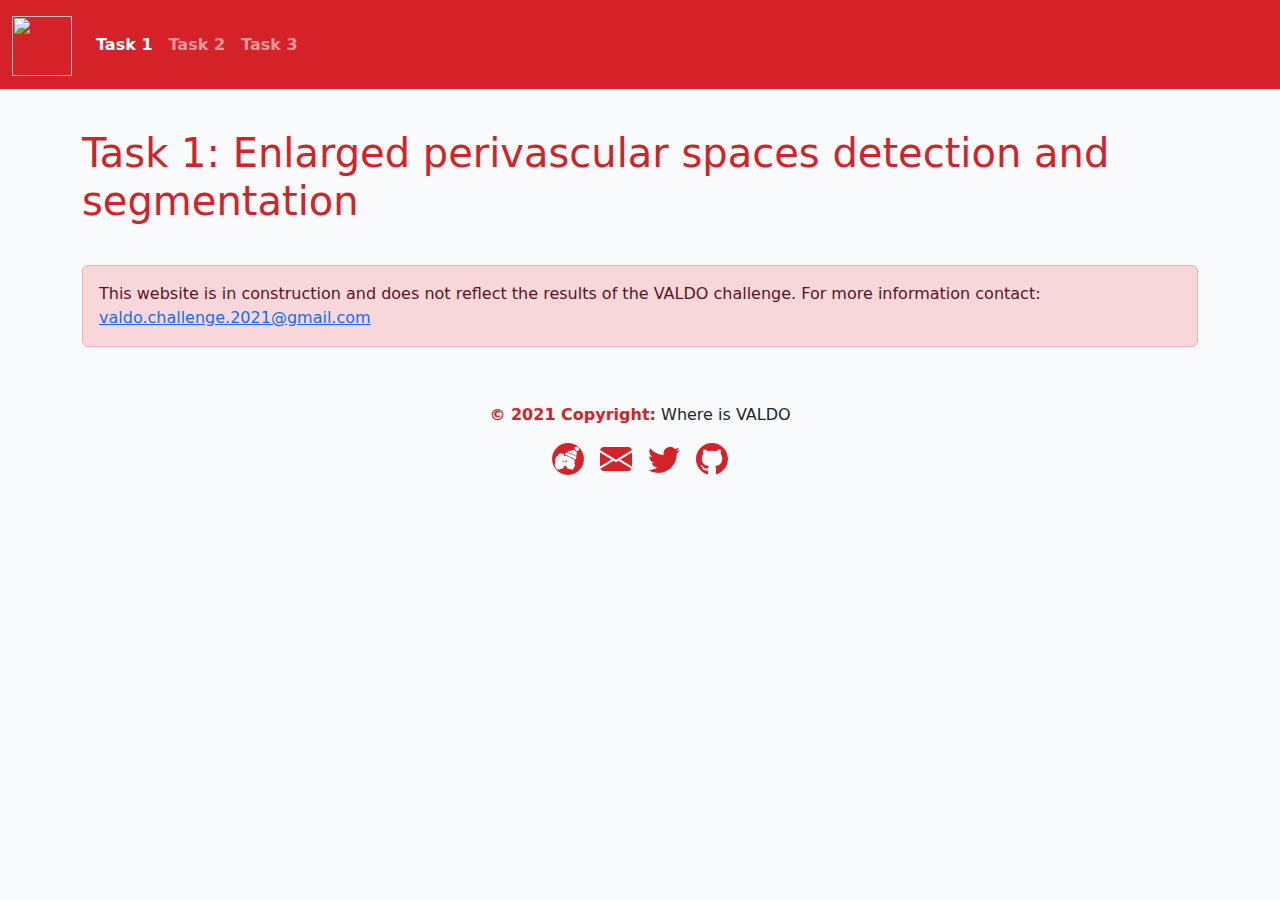
==== index.html @ 1172d179 "Modify footer margin" ====
<!DOCTYPE html>
<html lang="en">
    <head>
	<meta name="viewport" content="width=device-width, initial-scale=1.0">
	<link href="https://unpkg.com/gridjs/dist/theme/mermaid.min.css" rel="stylesheet"/>
	<link href="https://cdn.jsdelivr.net/npm/bootstrap@5.2.0/dist/css/bootstrap.min.css" rel="stylesheet"/>
        <link rel="shortcut icon" href="web/logo.png"/>
<style>
        h1 {
            color: #d52229;
            margin-top: 1em;
            margin-bottom: 1em;
        }
        body {
            background-color: #f9fafb
        }
        footer {
            display: flex;
            flex-direction: column;
            justify-content: center;
        }
        .footer-text {
            display: flex;
            flex-direction: row;
            margin-top: 1em;
            justify-content: center;
        }
        .icon {
            width: 2em;
            margin-left: 0.5em;
            margin-right: 0.5em;
        }

        .valdo:hover {
            color: #a9bcc5;
        }

        .github:hover {
            color: #000000;
        }

        .twitter:hover {
            color: #52a7e8;
        }

        .icon > a {
            color: inherit;
        }

        .mail:hover {
            color: #fca521;
        }
        .footer-icons {
            color: #d52229;
            display: flex;
            margin-top: 1em;
            margin-bottom: 1em;
            flex-direction: row;
            justify-content: center;
        }
        .navbar {
            background-color: #d52229;
        }
        .footer-text > strong {
            color: #d52229;
        }
</style>
    </head>
    <body>
        <nav class="navbar navbar-expand-lg navbar-dark">
            <div class="container-fluid">
                <a class="navbar-brand" href="index.html">
                    <img src="web/logo.png" alt="" width="60" height="60" class="d-inline-block align-text-top">
                </a>
                <button class="navbar-toggler" type="button" data-bs-toggle="collapse" data-bs-target="#navbarText" aria-controls="navbarText" aria-expanded="false" aria-label="Toggle navigation">
                    <span class="navbar-toggler-icon"></span>
                </button>
                <div class="collapse navbar-collapse" id="navbarText">
                    <ul class="navbar-nav me-auto mb-2 mb-lg-0">
                        <li class="nav-item">
                            <a class="nav-link active" href="task_1.html"><strong>Task 1</strong></a>
                        </li>
                        <li class="nav-item">
                            <a class="nav-link inactive" href="task_2.html"><strong>Task 2</strong></a>
                        </li>
                        <li class="nav-item">
                            <a class="nav-link inactive" href="task_3.html"><strong>Task 3</strong></a>
                        </li>
                    </ul>
                </div>
            </div>
        </nav>

        <div class="container">

            <h1>Task 1: Enlarged perivascular spaces detection and segmentation</h1>

            <div class="alert alert-danger" role="alert">
                This website is in construction and does not reflect the results of the VALDO challenge. For more information contact: <a href="mailto:valdo.challenge.2021@gmail.com">valdo.challenge.2021@gmail.com</a>
            </div>

            <div id="task1"></div>

            <script src="https://unpkg.com/gridjs/dist/gridjs.umd.js"></script>
            <script src="https://cdn.jsdelivr.net/npm/bootstrap@5.2.0/dist/js/bootstrap.bundle.min.js"></script>

        </div>
        <br>
        <footer>
            <div class="footer-text">
                <strong>© 2021 Copyright:</strong>&nbsp;Where is VALDO
            </div>
            <div class="footer-icons">
                <div class="icon">
                    <a href="https://valdo.grand-challenge.org/">
                        <svg xmlns="http://www.w3.org/2000/svg" width="100%" height="100%" fill="currentColor" class="bi bi-valdo valdo" viewBox="0 0 60 60">
                            <path d="m 30.000261,0.144715 a 29.855217,29.855217 0 0 0 -29.855542,29.85503 29.855217,29.855217 0 0 0 29.855542,29.85554 29.855217,29.855217 0 0 0 29.85502,-29.85554 29.855217,29.855217 0 0 0 -29.85502,-29.85503 z m 14.1149,6.74119 c 0.0757,-0.009 0.14612,0.0627 0.22376,0.15555 0.12421,0.14857 0.26726,0.35272 0.43822,0.38602 0.17096,0.0333 0.37003,-0.10371 0.58911,-0.22686 0.21907,-0.12315 0.45764,-0.23215 0.59686,-0.18035 0.13923,0.0518 0.17926,0.26391 0.2713,0.37931 0.0921,0.11535 0.23619,0.13432 0.57774,0.0548 0.34155,-0.0796 0.8808,-0.25784 1.15549,-0.2837 0.27469,-0.0259 0.28499,0.10022 0.27078,0.2589 -0.0142,0.15868 -0.0532,0.35036 0.0842,0.39274 0.13749,0.0424 0.45107,-0.0645 0.64337,-0.0238 0.1923,0.0407 0.26379,0.22852 0.2868,0.42426 0.023,0.19573 -0.002,0.39988 0.17415,0.66766 0.17622,0.26779 0.55333,0.59892 0.72192,0.86145 0.16859,0.26253 0.12871,0.45618 0.0842,0.58962 -0.0444,0.13343 -0.0936,0.20681 0.0408,0.3359 0.13445,0.12909 0.45234,0.31372 0.62322,0.45785 0.17088,0.14414 0.19498,0.24785 0.14314,0.34365 -0.0518,0.0958 -0.17992,0.18414 -0.19224,0.29197 -0.0123,0.10784 0.0909,0.23472 0.0615,0.34882 -0.0294,0.1141 -0.19118,0.21605 -0.26769,0.38344 -0.0765,0.16738 -0.0677,0.39969 -0.0579,0.6072 0.01,0.20751 0.0204,0.39021 -0.10129,0.48369 -0.12168,0.0935 -0.37588,0.0982 -0.59686,0.22014 -0.22099,0.122 -0.40832,0.36137 -0.57981,0.52245 -0.17149,0.16108 -0.32755,0.24385 -0.47336,0.29197 -0.14582,0.0481 -0.28169,0.0614 -0.40462,0.0496 -0.12293,-0.0118 -0.233,-0.0491 -0.32143,-0.008 -0.0884,0.0403 -0.15453,0.15779 -0.26148,0.23565 -0.10695,0.0779 -0.25476,0.11655 -0.37052,0.2036 -0.11579,0.087 -0.1993,0.22229 -0.28991,0.25167 -0.0906,0.0294 -0.18859,-0.0474 -0.32039,-0.11524 -0.13181,-0.0678 -0.29762,-0.12593 -0.43564,-0.22583 -0.13803,-0.0999 -0.24842,-0.24197 -0.42374,-0.36897 -0.17531,-0.12701 -0.41566,-0.23897 -0.65113,-0.33745 -0.23548,-0.0985 -0.4657,-0.18333 -0.62838,-0.28525 -0.16268,-0.10191 -0.25756,-0.22092 -0.29766,-0.39377 -0.0401,-0.17285 -0.0254,-0.39914 -0.13487,-0.46768 -0.1095,-0.0685 -0.34349,0.0207 -0.54416,0.006 -0.20067,-0.0149 -0.36824,-0.13435 -0.41289,-0.34675 -0.0447,-0.2124 0.0339,-0.51756 -0.0129,-0.72864 -0.0467,-0.21109 -0.21883,-0.32802 -0.30851,-0.47129 -0.0897,-0.14326 -0.0968,-0.31296 -0.0734,-0.45061 0.0233,-0.13765 0.077,-0.24292 -0.005,-0.3018 -0.0815,-0.0589 -0.29865,-0.0711 -0.41651,-0.1204 -0.11786,-0.0492 -0.13634,-0.13583 -0.14573,-0.17932 -0.009,-0.0435 -0.009,-0.0439 0.0119,-0.17932 0.0213,-0.13548 0.0644,-0.40668 0.063,-0.58601 -10e-4,-0.17933 -0.0472,-0.26719 -0.10128,-0.38033 -0.0541,-0.11319 -0.11643,-0.25212 -0.03,-0.33125 0.0865,-0.0791 0.32149,-0.0982 0.40308,-0.20671 0.0816,-0.10856 0.01,-0.30701 0.0109,-0.44183 10e-4,-0.13482 0.0764,-0.20595 0.15193,-0.30179 0.0756,-0.0958 0.15175,-0.21634 0.25322,-0.21394 0.10146,0.002 0.22791,0.12793 0.3762,-0.0558 0.1483,-0.18371 0.31891,-0.67647 0.45734,-0.87643 0.0519,-0.075 0.0993,-0.10906 0.14469,-0.11421 z m -2.28668,5.67976 c 0.0378,9e-4 0.0732,0.005 0.10749,0.0145 -0.008,0.038 -0.0184,0.0795 -0.0264,0.12505 -0.0233,0.13764 -0.0174,0.30734 0.0724,0.45062 0.0897,0.14328 0.26232,0.2602 0.30902,0.47129 0.0468,0.21108 -0.0318,0.51573 0.0129,0.72812 0.0446,0.2124 0.21223,0.33237 0.4129,0.34727 0.20067,0.0152 0.43464,-0.0743 0.54415,-0.006 0.10951,0.0685 0.0948,0.29482 0.13487,0.46768 0.0401,0.17286 0.13446,0.29239 0.29714,0.39429 0.16269,0.10193 0.39344,0.18633 0.62891,0.28473 0.23548,0.0985 0.47633,0.21096 0.65164,0.33797 0.17531,0.127 0.28468,0.26917 0.42271,0.36897 0.13801,0.0999 0.30435,0.15802 0.43615,0.22582 0.13181,0.0678 0.22969,0.14516 0.32039,0.11576 0.0906,-0.0294 0.1736,-0.16508 0.28939,-0.25218 0.0536,-0.0403 0.11467,-0.0706 0.17467,-0.0987 -0.0564,0.32243 -0.13388,0.81135 -0.13488,1.2454 -0.001,0.50702 0.10306,0.92382 0.0605,1.29553 -0.0426,0.37171 -0.23237,0.69863 -0.29197,1.02939 -0.0597,0.33075 0.0104,0.66502 -0.0755,1.07539 -0.0858,0.41036 -0.32746,0.89696 -0.39636,1.51567 -0.069,0.61869 0.0351,1.36931 -0.14727,1.61023 -0.18238,0.24092 -0.65099,-0.0274 -1.01234,-0.29248 -0.36135,-0.26505 -0.61537,-0.52678 -0.88109,-0.6811 -0.26571,-0.15431 -0.54321,-0.20091 -0.77204,-0.38344 -0.22883,-0.18252 -0.40903,-0.5012 -0.75293,-0.69143 -0.34391,-0.19022 -0.85146,-0.25171 -1.27382,-0.46664 -0.42236,-0.21492 -0.75976,-0.58367 -1.14515,-0.75602 -0.38538,-0.17236 -0.8192,-0.14816 -1.20561,-0.29404 -0.386435,-0.14589 -0.725154,-0.46176 -1.16169,-0.59893 -0.436544,-0.13711 -0.970865,-0.0953 -1.369943,-0.2372 -0.399074,-0.14189 -0.662978,-0.46833 -1.133781,-0.6165 -0.470798,-0.14825 -1.148278,-0.11785 -1.497583,-0.20825 -0.349304,-0.0905 -0.370322,-0.30198 -0.890384,-0.57723 -0.520066,-0.27524 -1.539435,-0.61397 -2.354896,-0.92087 -0.815459,-0.3069 -1.426865,-0.58148 -1.262455,-0.77877 0.164409,-0.19728 1.10469,-0.31689 1.612822,-0.4408 0.50813,-0.12391 0.584464,-0.25297 0.705383,-0.51159 0.120918,-0.25861 0.286872,-0.64716 0.728121,-0.83613 0.441247,-0.18898 1.157191,-0.17789 1.850016,-0.32453 0.692828,-0.14664 1.362252,-0.4509 1.927531,-0.59272 0.565285,-0.14184 1.026451,-0.12113 1.610755,-0.26665 0.5843,-0.14553 1.291454,-0.45699 1.853634,-0.60875 0.56219,-0.15178 0.979,-0.14439 1.41387,-0.27389 0.43487,-0.12948 0.88831,-0.39661 1.20871,-0.38861 z m -14.215672,5.34437 c 0.156752,0.004 0.322294,0.0211 0.490926,0.0599 0.599583,0.13822 1.240657,0.54573 1.804541,0.7276 0.563886,0.18187 1.050291,0.13833 1.513603,0.34003 0.463315,0.2017 0.903202,0.64844 1.400431,0.8847 0.497231,0.23627 1.051872,0.26269 1.522388,0.43977 0.470518,0.17709 0.856916,0.50456 1.270724,0.66043 0.413806,0.15587 0.855252,0.14023 1.302763,0.27181 0.447508,0.13158 0.900963,0.40999 1.298628,0.52349 0.397658,0.11349 0.739618,0.0622 1.073318,0.20825 0.3337,0.14605 0.65956,0.48937 1.01234,0.66921 0.35277,0.17985 0.73251,0.19652 1.05834,0.39636 0.32582,0.19984 0.5977,0.58254 0.94619,0.77773 0.34849,0.19519 0.7732,0.20343 1.09658,0.35553 0.32338,0.15211 0.54527,0.4473 0.89917,0.74621 0.35389,0.29892 0.83964,0.6017 1.11104,0.85525 0.27141,0.25355 0.32891,0.45811 0.30076,0.7214 -0.0282,0.2633 -0.14181,0.58524 -0.19431,0.99787 -0.0525,0.41262 -0.0439,0.91573 -0.17725,1.21388 -0.13336,0.29815 -0.40901,0.3915 -0.56017,0.74052 -0.15117,0.34904 -0.17808,0.95337 -0.37724,1.26711 -0.19917,0.31374 -0.57039,0.33759 -0.95498,0.19637 -0.38459,-0.14122 -0.78249,-0.44787 -1.06712,-0.59893 -0.28463,-0.15107 -0.4562,-0.14629 -0.74259,-0.35036 -0.28638,-0.20407 -0.68731,-0.6175 -1.1374,-0.87592 -0.4501,-0.25843 -0.94928,-0.36201 -1.46761,-0.56327 -0.51833,-0.20127 -1.055729,-0.49994 -1.615918,-0.82993 -0.56019,-0.32998 -1.14299,-0.69116 -1.72651,-0.9648 -0.58352,-0.27364 -1.168223,-0.46 -1.595251,-0.71726 -0.42703,-0.25726 -0.696566,-0.58569 -1.262972,-0.79892 -0.566407,-0.21323 -1.429376,-0.311 -2.121835,-0.60978 -0.692457,-0.29878 -1.214486,-0.79872 -1.759065,-1.08573 -0.544581,-0.287 -1.111935,-0.36052 -1.844332,-0.65422 -0.732399,-0.29369 -1.62952,-0.80769 -2.124935,-1.11621 -0.495418,-0.30852 -0.589055,-0.41149 -0.480591,-0.62684 0.108464,-0.21536 0.418972,-0.5425 0.621151,-0.86196 0.202176,-0.31946 0.296233,-0.63148 0.422196,-0.86403 0.125963,-0.23254 0.284075,-0.38554 0.429431,-0.59738 0.145357,-0.21183 0.277778,-0.48254 0.344165,-0.61805 0.06639,-0.13551 0.06669,-0.13598 0.345716,-0.20154 0.174391,-0.041 0.457857,-0.10741 0.792199,-0.11782 0.05015,-0.002 0.101229,-0.002 0.153479,-5.2e-4 z m -10.937317,1.24696 v 5.1e-4 c 0.0238,2e-5 0.04762,1.3e-4 0.07131,5.2e-4 0.315494,0.005 0.611737,0.045 0.88315,0.1571 0.434268,0.17931 0.804455,0.5437 1.196826,0.9033 0.392361,0.35962 0.807155,0.71368 1.095541,0.69608 0.288397,-0.0177 0.450858,-0.40759 0.759126,-0.62993 0.308268,-0.22233 0.762193,-0.27627 1.119312,-0.19017 0.357119,0.0861 0.617289,0.31205 0.764294,0.68729 0.147026,0.37525 0.180986,0.89952 0.190686,1.26246 0.0095,0.36294 -0.0056,0.5645 -0.14211,0.89969 -0.136523,0.3352 -0.394874,0.804 -0.393774,1.04696 0.0014,0.24297 0.262564,0.2604 0.549837,0.38706 0.287282,0.12667 0.600944,0.36233 0.816488,0.43253 0.215533,0.0702 0.33322,-0.0253 0.496093,-0.2589 0.162886,-0.2336 0.371026,-0.60514 0.600481,-0.84181 0.15426,-0.1591 0.316342,-0.2574 0.429948,-0.36742 0.318025,0.16593 0.647107,0.325 0.948779,0.44597 0.732397,0.2937 1.300272,0.36722 1.844848,0.65422 0.544576,0.28701 1.066093,0.78694 1.758549,1.08572 0.692458,0.29879 1.555429,0.39656 2.121835,0.60979 0.566405,0.21323 0.836459,0.54165 1.263489,0.79891 0.427029,0.25725 1.011213,0.44362 1.594734,0.71727 0.58352,0.27364 1.165806,0.63482 1.725993,0.9648 0.560189,0.32999 1.098111,0.62867 1.616439,0.82993 0.518335,0.20126 1.017525,0.30536 1.467615,0.56379 0.45009,0.25841 0.851,0.67081 1.1374,0.87488 0.28638,0.20405 0.45796,0.19981 0.74259,0.35088 0.28463,0.15106 0.68253,0.4572 1.06712,0.59841 0.0689,0.0253 0.13702,0.0455 0.20412,0.0594 -0.0525,0.1436 -0.11017,0.28429 -0.17467,0.42375 -0.27255,0.58937 -0.6648,1.16308 -0.7121,1.63349 -0.0473,0.47039 0.25068,0.83691 0.54674,1.27537 0.29607,0.43846 0.59062,0.94817 0.63562,1.44281 0.045,0.49463 -0.15965,0.97455 -0.79065,1.18339 -0.631,0.20886 -1.68891,0.14687 -2.07481,0.19017 -0.3859,0.0433 -0.0994,0.1914 0.25321,0.262 0.3526,0.071 0.77141,0.0639 1.07901,0.0811 0.3076,0.0172 0.50376,0.0583 0.79323,0.29921 0.28947,0.24092 0.67215,0.6812 0.87592,1.32188 0.20384,0.64068 0.22914,1.48159 0.0537,2.11925 -0.17541,0.63767 -0.55123,1.07227 -0.7183,1.61076 -0.16707,0.53848 -0.12575,1.18101 -0.16795,1.61643 -0.0422,0.43542 -0.16856,0.66389 -0.62063,0.77825 -0.45209,0.11424 -1.23001,0.11444 -1.50172,0.20154 -0.27176,0.0871 -0.0368,0.26161 0.0279,0.84698 0.0647,0.58535 -0.0407,1.58147 -0.25838,2.1611 -0.21766,0.57964 -0.54756,0.74323 -0.94619,0.72503 -0.39865,-0.0181 -0.86644,-0.21795 -1.420593,-0.41703 -0.554153,-0.19908 -1.19509,-0.39795 -1.65468,-0.39895 -0.459589,-10e-4 -0.737271,0.19497 -1.150834,0.24547 -0.413562,0.0505 -0.963118,-0.045 -1.454175,-0.29921 -0.491056,-0.25421 -0.923566,-0.66663 -1.034562,-0.9772 -0.111051,-0.31056 0.0998,-0.51847 -0.10542,-0.45527 -0.205223,0.0632 -0.826494,0.39692 -1.373042,0.55604 -0.546561,0.15911 -1.018801,0.14353 -1.419035,-0.0165 -0.400237,-0.16008 -0.728912,-0.46472 -0.857312,-0.86351 -0.128401,-0.39878 -0.05577,-0.89195 0.197404,-1.20096 0.253176,-0.309 0.686426,-0.43364 0.666626,-0.47284 -0.01985,-0.0391 -0.493168,0.007 -0.960665,-0.0884 -0.467531,-0.0955 -0.928623,-0.33294 -1.315682,-0.81649 -0.387072,-0.48354 -0.699836,-1.21352 -0.733806,-1.76268 -0.03397,-0.54916 0.210946,-0.91695 0.120407,-0.90485 -0.0905,0.0121 -0.516306,0.4041 -1.065052,0.64027 -0.548777,0.23627 -1.221074,0.31603 -1.708939,0.15038 -0.487867,-0.16565 -0.791287,-0.57724 -0.883667,-0.61754 -0.09242,-0.0403 0.02631,0.29023 0.10852,0.58446 0.08232,0.29423 0.127576,0.55221 0.05013,0.98341 -0.07743,0.43119 -0.27745,1.03604 -0.583943,1.4919 -0.306473,0.45585 -0.719205,0.7627 -1.1467,0.89451 -0.427496,0.13175 -0.869944,0.0884 -1.028361,0.19276 -0.157869,0.10434 -0.03209,0.3564 -0.0031,0.6227 0.02899,0.2663 -0.0383,0.54686 -0.219108,0.80615 -0.18081,0.25928 -0.475598,0.49779 -0.972551,0.54519 -0.49694,0.0474 -1.196293,-0.0957 -1.706355,-0.28216 -0.510063,-0.18638 -0.830212,-0.41657 -0.937411,-0.39687 -0.107139,0.0197 -0.0013,0.28872 -0.178284,0.64182 -0.176925,0.3531 -0.636355,0.79057 -1.046964,1.02113 -0.4106,0.23064 -0.77285,0.25451 -1.139465,0.15761 -0.366617,-0.0969 -0.737591,-0.31476 -1.070219,-0.33176 -0.33265,-0.017 -0.62645,0.16688 -0.939478,0.23978 -0.313016,0.0726 -0.645495,0.0346 -0.963249,0.0816 -0.317754,0.047 -0.620655,0.17913 -0.925008,0.24753 -0.304351,0.0677 -0.611048,0.0721 -0.909505,0.003 -0.298469,-0.069 -0.588328,-0.21137 -0.762744,-0.73225 -0.174441,-0.52087 -0.232776,-1.42054 -0.155546,-1.94097 0.07727,-0.52043 0.28942,-0.66135 0.289388,-0.70125 -4.4e-5,-0.0396 -0.212427,0.0219 -0.479557,-0.003 -0.267131,-0.025 -0.588754,-0.13615 -0.823206,-0.17725 -0.234462,-0.0411 -0.381636,-0.0122 -0.512113,-0.0574 -0.130466,-0.0452 -0.244258,-0.16453 -0.303858,-0.6382 -0.05966,-0.47366 -0.06446,-1.30182 -0.265617,-1.89084 -0.201154,-0.58902 -0.59884,-0.93954 -0.792716,-1.33429 -0.193854,-0.39476 -0.184103,-0.83328 -0.136943,-1.33687 0.04716,-0.50358 0.131858,-1.07184 0.375688,-1.52755 0.24382,-0.4557 0.646694,-0.79817 0.671794,-1.09968 0.02509,-0.30151 -0.328447,-0.5624 -0.514698,-0.96686 -0.186297,-0.40447 -0.204527,-0.95289 -0.01912,-1.43144 0.185396,-0.47853 0.574406,-0.88692 0.808219,-1.23197 0.233776,-0.34505 0.312313,-0.62745 0.163815,-1.0852 -0.148499,-0.45776 -0.524301,-1.09109 -0.703833,-1.62988 -0.179485,-0.5388 -0.162131,-0.9825 -0.164331,-1.36787 -0.0019,-0.38539 -0.02223,-0.71197 0.196887,-0.97204 0.219103,-0.26005 0.676998,-0.45317 1.116728,-0.55087 0.439729,-0.0976 0.860662,-0.10017 0.982885,-0.19947 0.122234,-0.0993 -0.0541,-0.29565 -0.270784,-0.48007 -0.21669,-0.18441 -0.473415,-0.35647 -0.569474,-0.73226 -0.09609,-0.37578 -0.03103,-0.95535 0.0739,-1.34358 0.104938,-0.38824 0.249707,-0.58493 0.465088,-0.77102 0.215371,-0.18607 0.5014,-0.36132 0.853694,-0.58756 0.352284,-0.22623 0.770694,-0.5034 1.09244,-0.65939 0.321747,-0.15595 0.546621,-0.19126 0.823206,-0.22066 0.276574,-0.0295 0.604884,-0.0536 0.788582,-0.44131 0.183697,-0.38769 0.222815,-1.13939 0.309025,-1.76889 0.08626,-0.62947 0.220115,-1.13656 0.577743,-1.35392 0.357616,-0.21737 0.939316,-0.14449 1.307413,0.13126 0.368098,0.27576 0.522703,0.75381 0.614433,0.68781 0.09178,-0.066 0.12038,-0.67658 0.15813,-1.11931 0.0378,-0.44274 0.08493,-0.71705 0.396875,-0.8878 0.311956,-0.17081 0.888569,-0.23737 1.42627,-0.27337 0.176438,-0.0111 0.348648,-0.0203 0.51573,-0.0201 z m 11.632365,13.61364 v 5.1e-4 c -0.16111,-5.8e-4 -0.390078,0.15416 -0.590661,0.22686 -0.229238,0.083 -0.421344,0.0582 -0.826306,0.26304 -0.404953,0.20479 -1.022839,0.63966 -1.331702,0.85679 -0.308906,0.21718 -0.30839,0.217 -0.36897,0.2713 -0.06051,0.0543 -0.181947,0.16302 -0.232027,0.33073 -0.05034,0.16773 -0.0289,0.39397 -0.0067,0.63976 0.02207,0.24579 0.0454,0.51114 0.08423,0.74155 0.03879,0.23039 0.09326,0.42571 0.240295,0.45631 0.147039,0.0307 0.386427,-0.10255 0.721403,-0.36742 0.334987,-0.26488 0.765386,-0.6612 1.100708,-0.96894 0.335333,-0.30774 0.575785,-0.5272 0.816488,-0.80822 0.240693,-0.28103 0.481862,-0.62397 0.576192,-0.94723 0.0943,-0.32324 0.04177,-0.62719 -0.117822,-0.68419 -0.01992,-0.008 -0.04207,-0.0108 -0.06511,-0.0109 z m -8.111132,0.50798 c -0.328465,-0.004 -0.395841,0.22612 -0.291456,0.54363 0.104408,0.31751 0.381033,0.72266 0.654741,1.01079 0.273696,0.28813 0.544015,0.45896 0.904854,0.7705 0.36084,0.31155 0.811921,0.76382 1.087272,0.9958 0.275341,0.23197 0.374754,0.24404 0.425814,-0.11989 0.05104,-0.36393 0.05419,-1.10365 0.05529,-1.47381 0.0014,-0.37018 0.0013,-0.37073 -0.220658,-0.51728 -0.221935,-0.14655 -0.666032,-0.43995 -1.182357,-0.70487 -0.516316,-0.26492 -1.105073,-0.50187 -1.433504,-0.50487 z" />
                        </svg>
                    </a>
                </div>
                <div class="icon">
                    <a href="mailto:valdo.challenge.2021@gmail.com">
                        <svg xmlns="http://www.w3.org/2000/svg" width="100%" height="100%" fill="currentColor" class="mail bi bi-envelope-fill" viewBox="0 0 16 16">
                            <path d="M.05 3.555A2 2 0 0 1 2 2h12a2 2 0 0 1 1.95 1.555L8 8.414.05 3.555ZM0 4.697v7.104l5.803-3.558L0 4.697ZM6.761 8.83l-6.57 4.027A2 2 0 0 0 2 14h12a2 2 0 0 0 1.808-1.144l-6.57-4.027L8 9.586l-1.239-.757Zm3.436-.586L16 11.801V4.697l-5.803 3.546Z"/>
                        </svg>
                    </a>
                </div>
                <div class="icon">
                    <a href="https://twitter.com/valdo_2021">
                        <svg xmlns="http://www.w3.org/2000/svg" width="100%" height="100%" fill="currentColor" class="twitter bi bi-twitter" viewBox="0 0 16 16">

                            <path d="M5.026 15c6.038 0 9.341-5.003 9.341-9.334 0-.14 0-.282-.006-.422A6.685 6.685 0 0 0 16 3.542a6.658 6.658 0 0 1-1.889.518 3.301 3.301 0 0 0 1.447-1.817 6.533 6.533 0 0 1-2.087.793A3.286 3.286 0 0 0 7.875 6.03a9.325 9.325 0 0 1-6.767-3.429 3.289 3.289 0 0 0 1.018 4.382A3.323 3.323 0 0 1 .64 6.575v.045a3.288 3.288 0 0 0 2.632 3.218 3.203 3.203 0 0 1-.865.115 3.23 3.23 0 0 1-.614-.057 3.283 3.283 0 0 0 3.067 2.277A6.588 6.588 0 0 1 .78 13.58a6.32 6.32 0 0 1-.78-.045A9.344 9.344 0 0 0 5.026 15z"/>
                        </svg>
                    </a>
                </div>
                <div class="icon">
                    <a href="https://github.com/Valdo-Challenge-2021">
                        <svg xmlns="http://www.w3.org/2000/svg" width="100%" height="100%" fill="currentColor" class="bi bi-github github" viewBox="0 0 16 16">
                            <path d="M8 0C3.58 0 0 3.58 0 8c0 3.54 2.29 6.53 5.47 7.59.4.07.55-.17.55-.38 0-.19-.01-.82-.01-1.49-2.01.37-2.53-.49-2.69-.94-.09-.23-.48-.94-.82-1.13-.28-.15-.68-.52-.01-.53.63-.01 1.08.58 1.23.82.72 1.21 1.87.87 2.33.66.07-.52.28-.87.51-1.07-1.78-.2-3.64-.89-3.64-3.95 0-.87.31-1.59.82-2.15-.08-.2-.36-1.02.08-2.12 0 0 .67-.21 2.2.82.64-.18 1.32-.27 2-.27.68 0 1.36.09 2 .27 1.53-1.04 2.2-.82 2.2-.82.44 1.1.16 1.92.08 2.12.51.56.82 1.27.82 2.15 0 3.07-1.87 3.75-3.65 3.95.29.25.54.73.54 1.48 0 1.07-.01 1.93-.01 2.2 0 .21.15.46.55.38A8.012 8.012 0 0 0 16 8c0-4.42-3.58-8-8-8z"/>
                        </svg>
                    </a>
                </div>
            </div>
        </footer>


	<script>
	    new gridjs.Grid(
		{
                    columns: ['Team', 'Rank', 'DSC (↑)', 'AVD (↓)', 'F1 (↑)', 'ACD (↓)'],
		    search: true,
		    sort: true,
		    fixedHeader: true,
                    height: '400px',
		    data: [['Alice', '2', '0.78', '5', '0.35', '3'], ['Bob', '1', '0.98', '1', '0.88', '2']]
		}
	    ).render(document.getElementById("task1"));
	</script>
    </body>
</html>
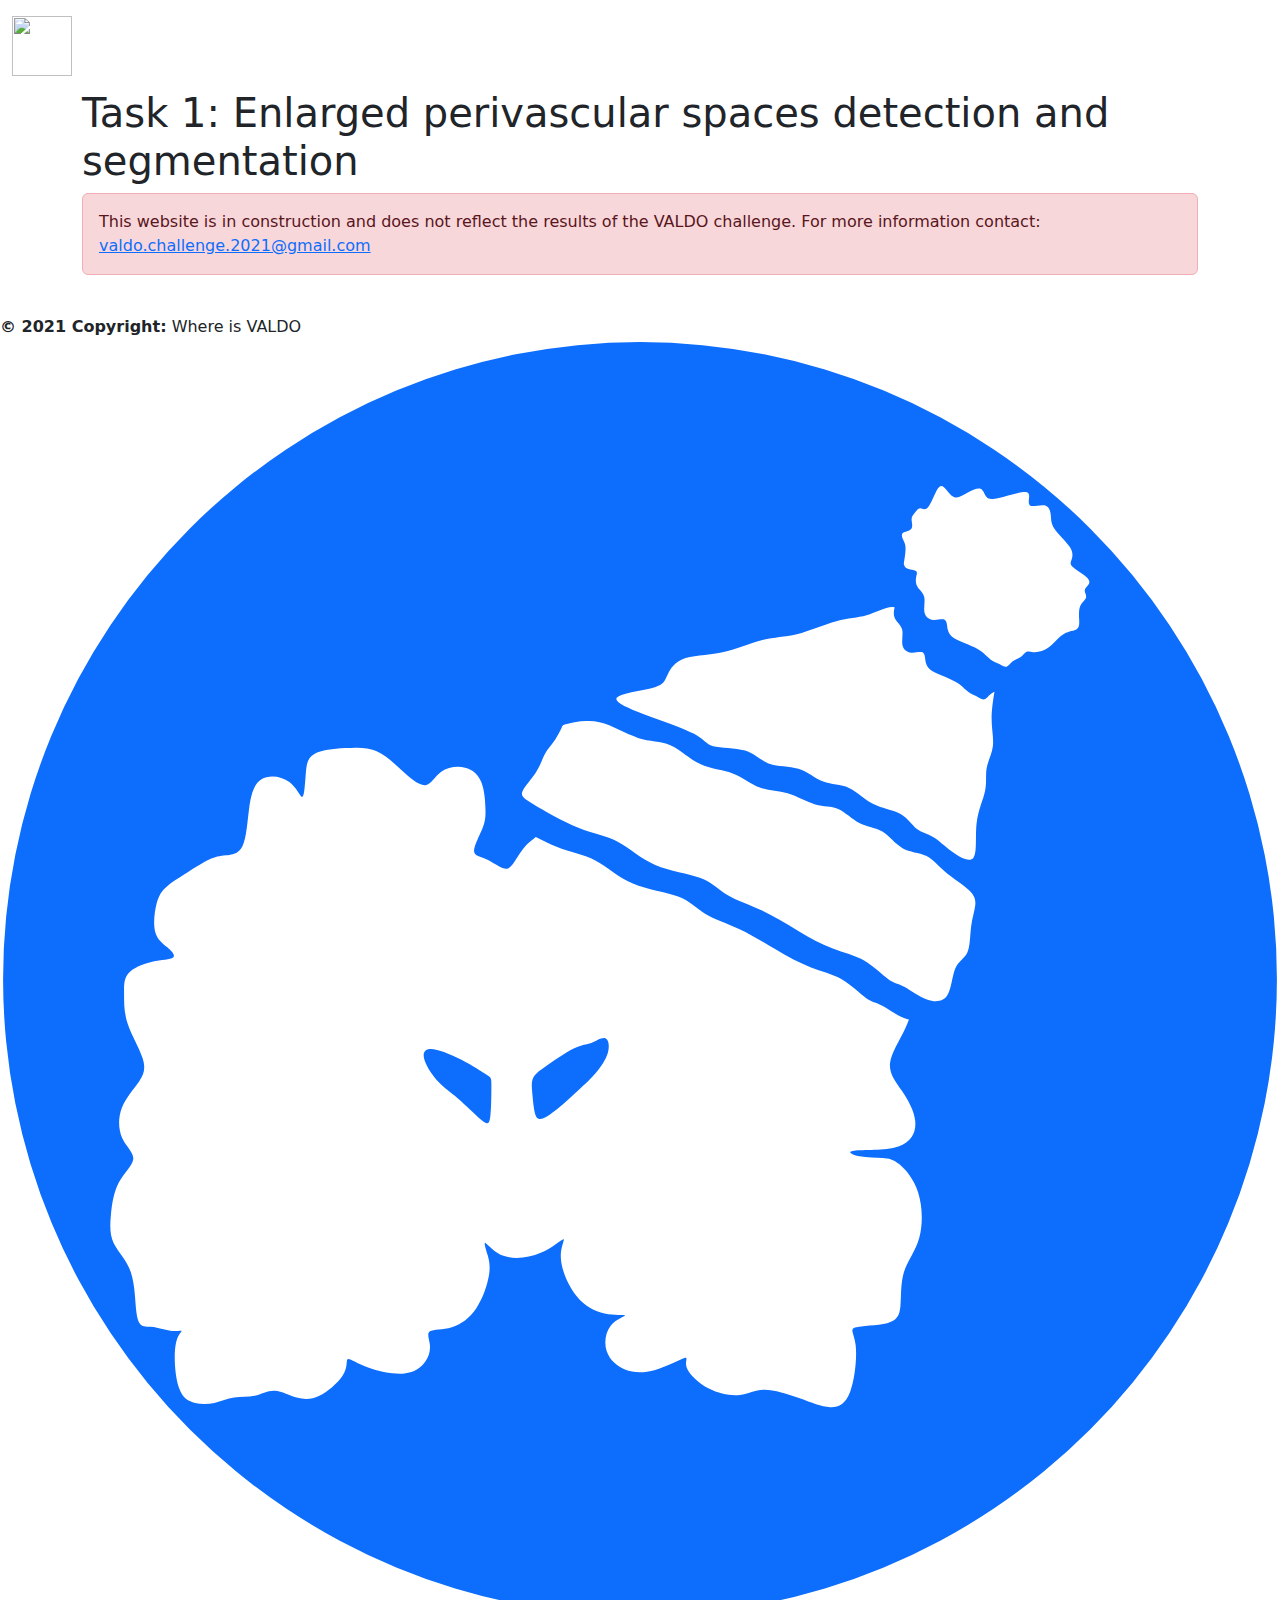
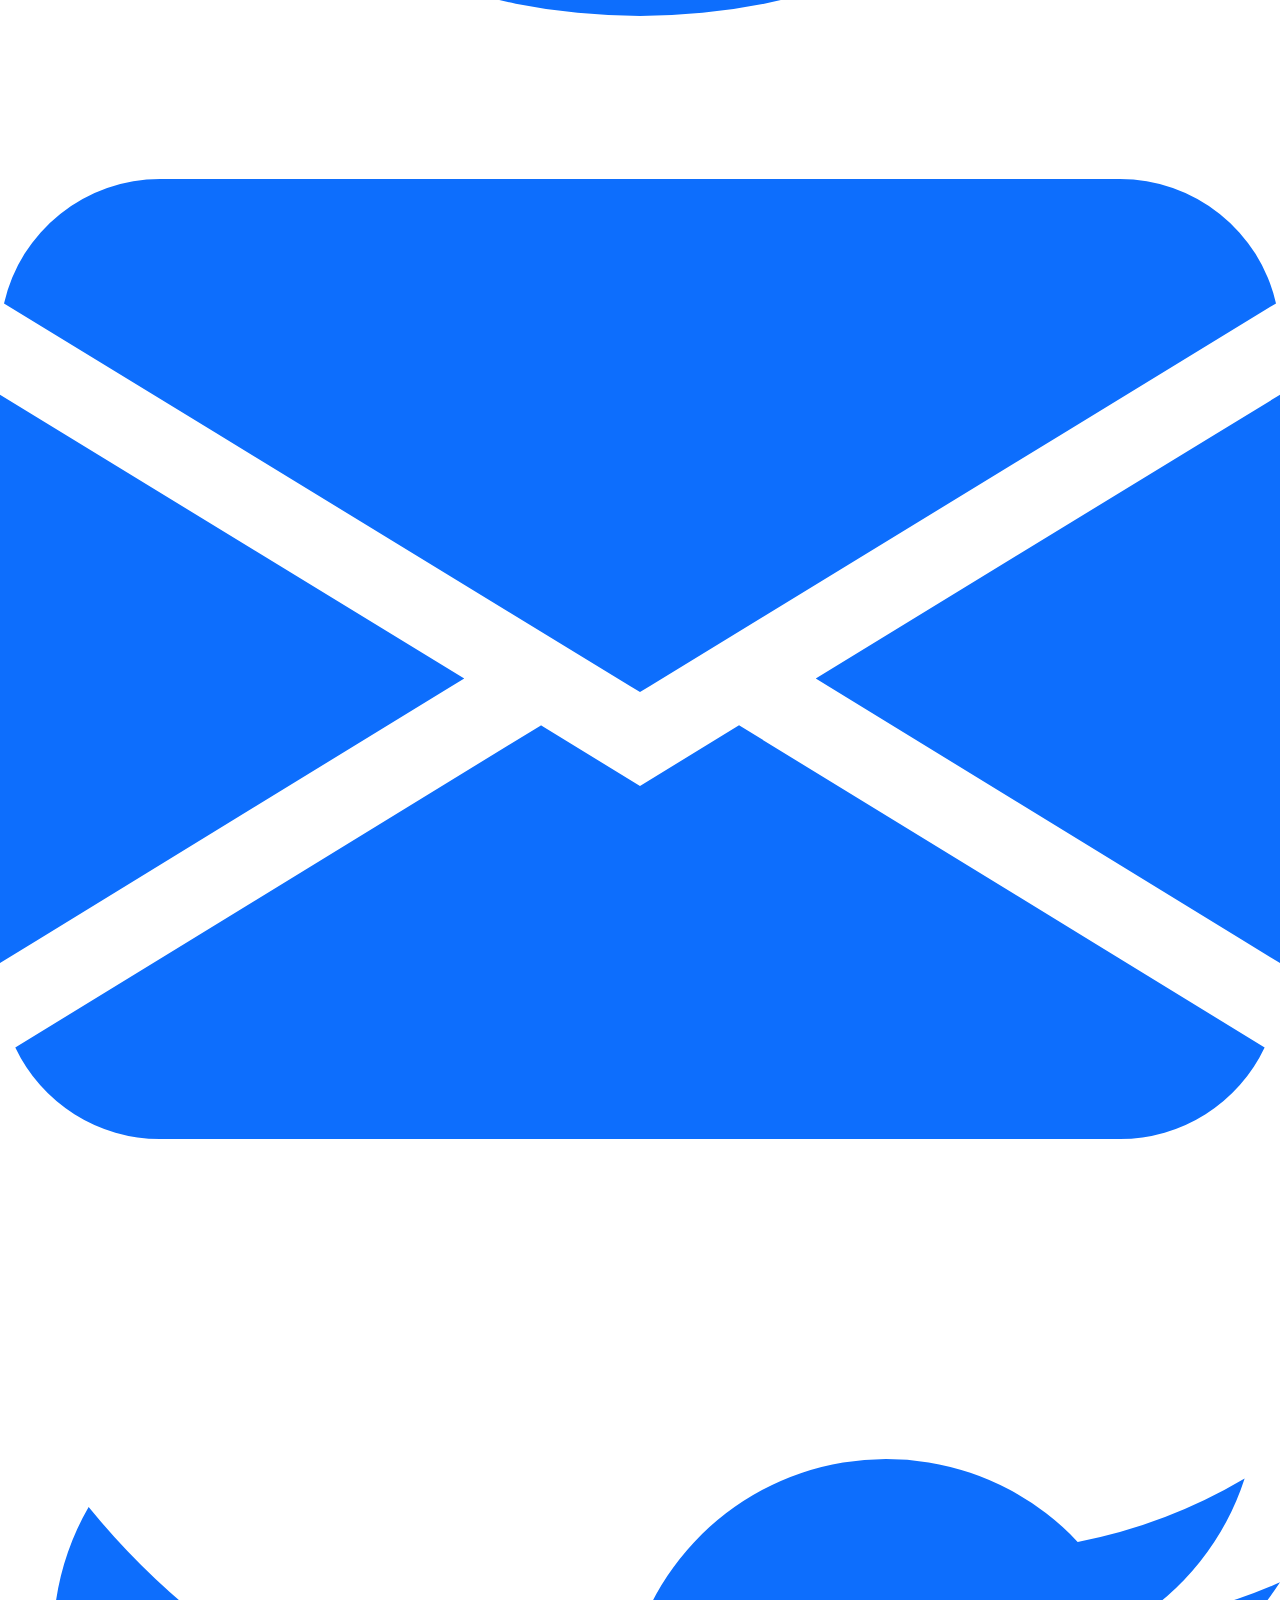
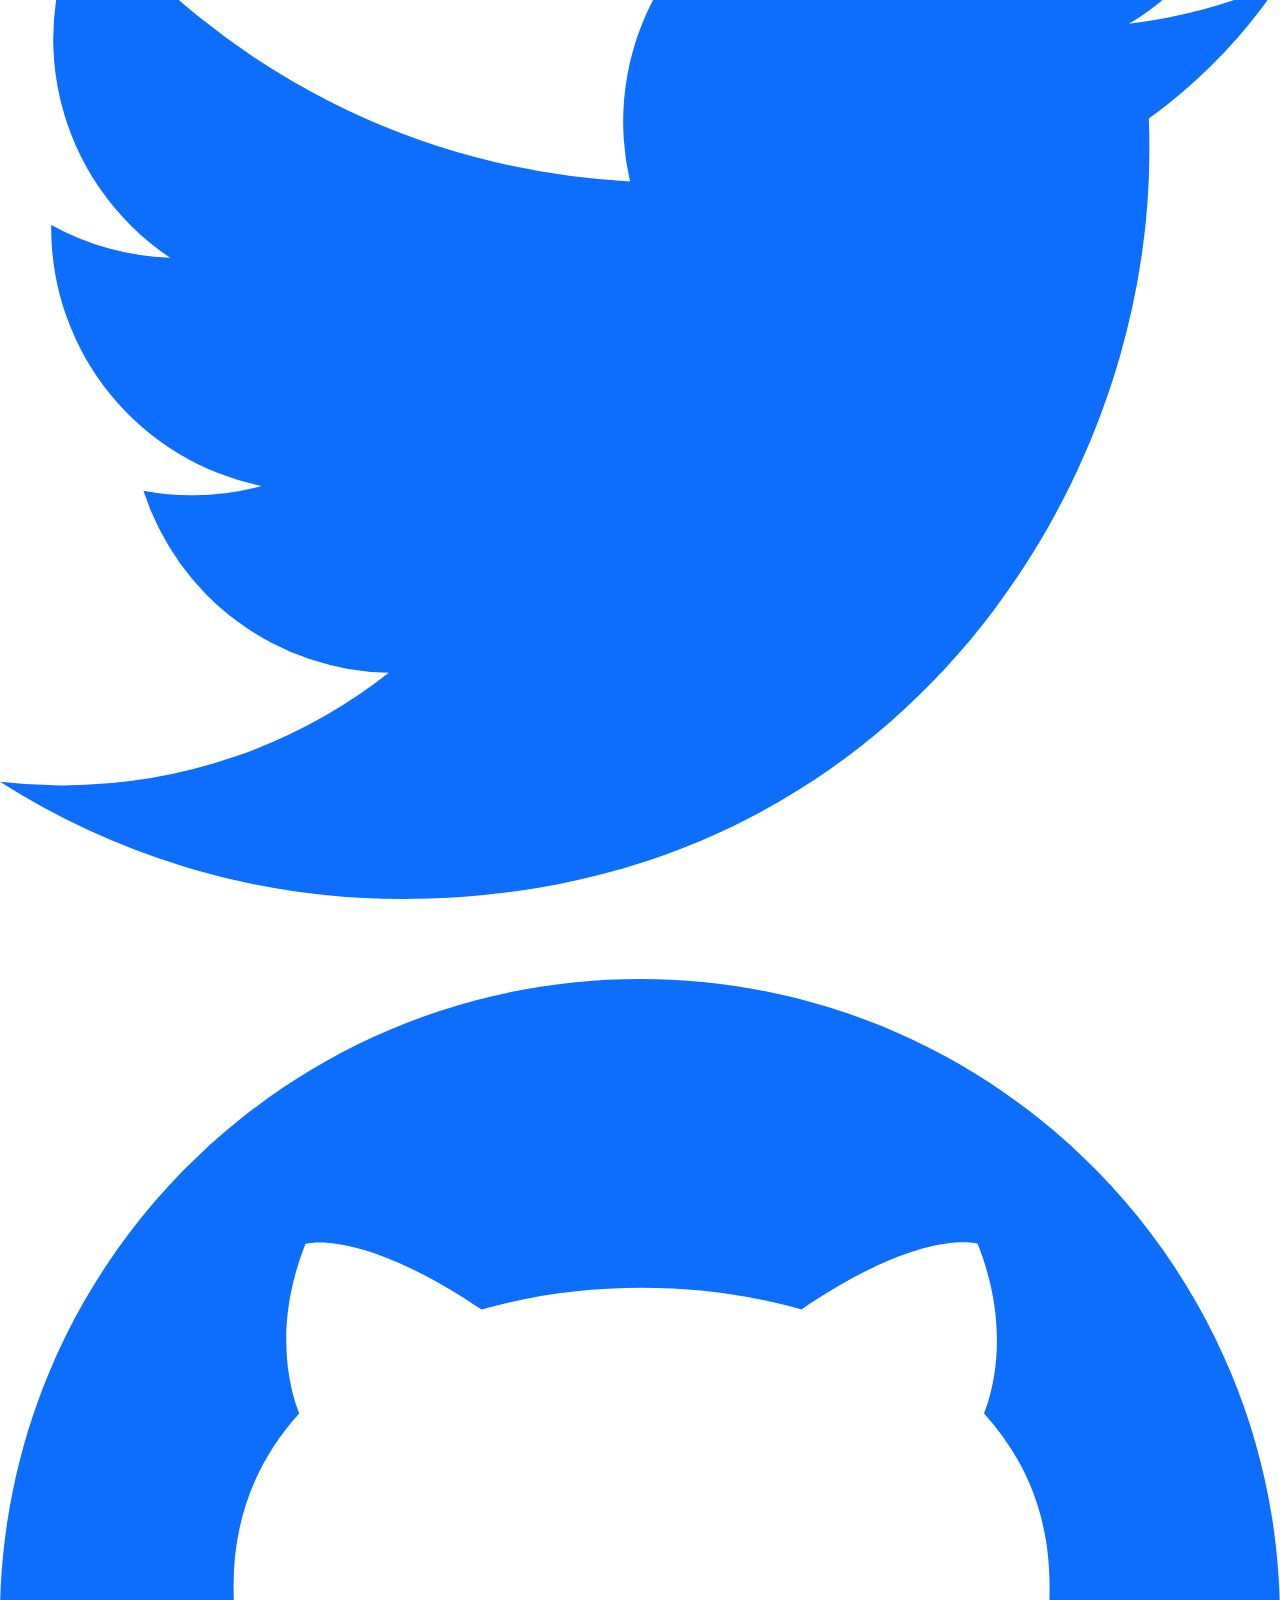
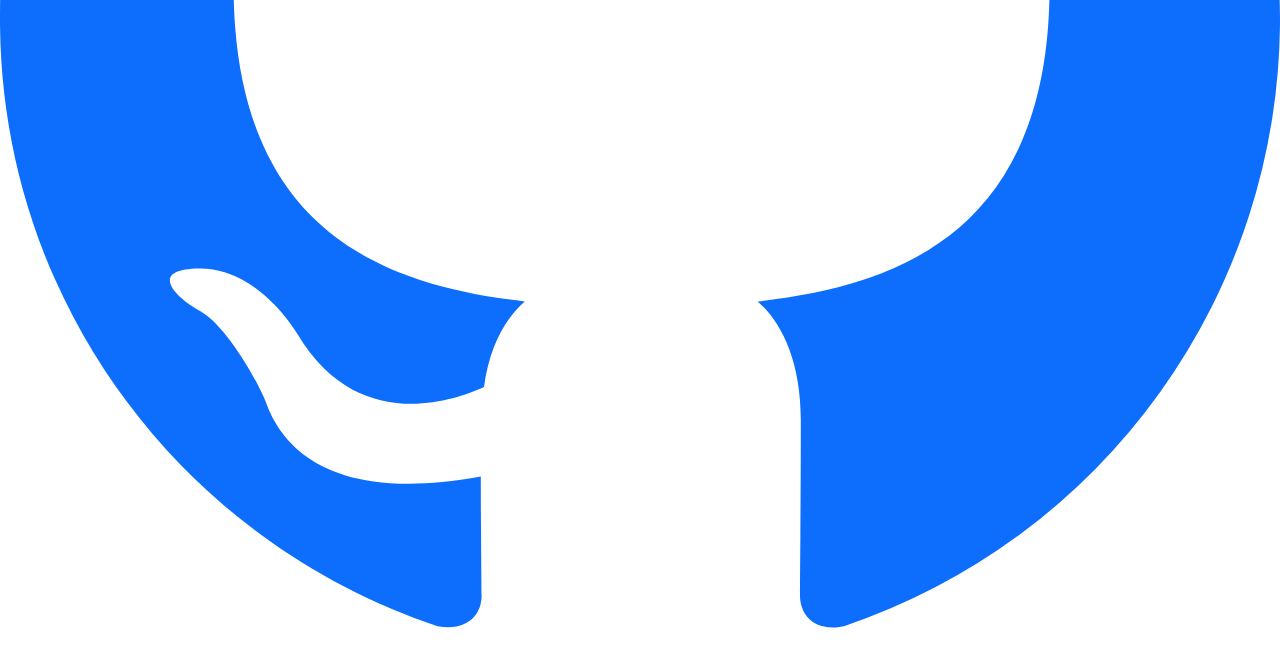
==== commit 3a1e309b: "Update leaderboard" ====
--- a/index.html
+++ b/index.html
@@ -4,67 +4,9 @@
 	<meta name="viewport" content="width=device-width, initial-scale=1.0">
 	<link href="https://unpkg.com/gridjs/dist/theme/mermaid.min.css" rel="stylesheet"/>
 	<link href="https://cdn.jsdelivr.net/npm/bootstrap@5.2.0/dist/css/bootstrap.min.css" rel="stylesheet"/>
+        <link rel="stylesheet" type="text/css" href="mystyles.css" media="screen" />
         <link rel="shortcut icon" href="web/logo.png"/>
-<style>
-        h1 {
-            color: #d52229;
-            margin-top: 1em;
-            margin-bottom: 1em;
-        }
-        body {
-            background-color: #f9fafb
-        }
-        footer {
-            display: flex;
-            flex-direction: column;
-            justify-content: center;
-        }
-        .footer-text {
-            display: flex;
-            flex-direction: row;
-            margin-top: 1em;
-            justify-content: center;
-        }
-        .icon {
-            width: 2em;
-            margin-left: 0.5em;
-            margin-right: 0.5em;
-        }
 
-        .valdo:hover {
-            color: #a9bcc5;
-        }
-
-        .github:hover {
-            color: #000000;
-        }
-
-        .twitter:hover {
-            color: #52a7e8;
-        }
-
-        .icon > a {
-            color: inherit;
-        }
-
-        .mail:hover {
-            color: #fca521;
-        }
-        .footer-icons {
-            color: #d52229;
-            display: flex;
-            margin-top: 1em;
-            margin-bottom: 1em;
-            flex-direction: row;
-            justify-content: center;
-        }
-        .navbar {
-            background-color: #d52229;
-        }
-        .footer-text > strong {
-            color: #d52229;
-        }
-</style>
     </head>
     <body>
         <nav class="navbar navbar-expand-lg navbar-dark">
@@ -100,9 +42,6 @@
             </div>
 
             <div id="task1"></div>
-
-            <script src="https://unpkg.com/gridjs/dist/gridjs.umd.js"></script>
-            <script src="https://cdn.jsdelivr.net/npm/bootstrap@5.2.0/dist/js/bootstrap.bundle.min.js"></script>
 
         </div>
         <br>
@@ -144,15 +83,29 @@
         </footer>
 
 
+        <script src="https://unpkg.com/gridjs/dist/gridjs.umd.js"></script>
+        <script src="https://cdn.jsdelivr.net/npm/bootstrap@5.2.0/dist/js/bootstrap.bundle.min.js"></script>
 	<script>
+            function compare(a, b){
+                            var a_float = +(a.split(" ")[0]);
+                            var b_float = +(b.split(" ")[0]);
+                            if (a_float > b_float) {
+                                return 1;
+                            }
+                            else if (a_float < b_float) {
+                                return -1;
+                            } else{
+                                return 0;
+                            }
+                        }
 	    new gridjs.Grid(
 		{
-                    columns: ['Team', 'Rank', 'DSC (↑)', 'AVD (↓)', 'F1 (↑)', 'ACD (↓)'],
+                    columns: ['Team', 'Rank', {name: 'DSC (↑)', sort: {compare: compare} }, {name: 'AVD (↓)', sort: {compare: compare} }, {name: 'F1 (↑)', sort: {compare: compare} }, {name: 'ACD (↓)', sort: {compare: compare} }],
 		    search: true,
 		    sort: true,
 		    fixedHeader: true,
                     height: '400px',
-		    data: [['Alice', '2', '0.78', '5', '0.35', '3'], ['Bob', '1', '0.98', '1', '0.88', '2']]
+		    data: [['Alice', '2', '0.78 [0.6-0.8]', '5 [4-8]', '0.35 [0.3-0.7]', '3 [1-4]'], ['Alice', '2', '0.7 [0.6-0.8]', '5 [4-8]', '0.35 [0.9-0.7]', '3 [1-4]'], ['Bob', '1', '0.98 [0.5-1.0]', '1 [0-3]', '0.88 [0.5-0.7]', '2 [1-5]']]
 		}
 	    ).render(document.getElementById("task1"));
 	</script>
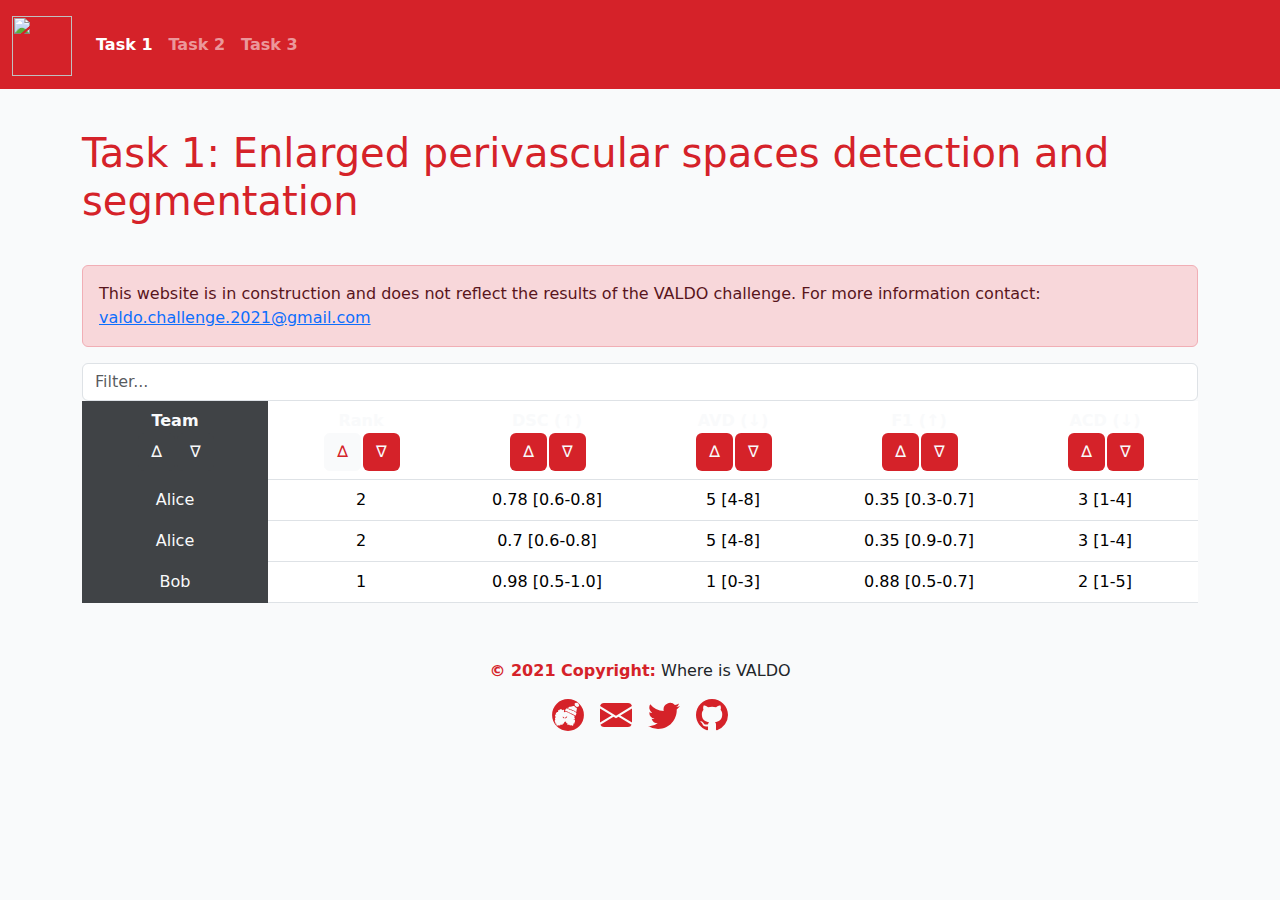
==== commit 4b4ca338: "Update leaderboard" ====
--- a/index.html
+++ b/index.html
@@ -4,7 +4,7 @@
 	<meta name="viewport" content="width=device-width, initial-scale=1.0">
 	<link href="https://unpkg.com/gridjs/dist/theme/mermaid.min.css" rel="stylesheet"/>
 	<link href="https://cdn.jsdelivr.net/npm/bootstrap@5.2.0/dist/css/bootstrap.min.css" rel="stylesheet"/>
-        <link rel="stylesheet" type="text/css" href="mystyles.css" media="screen" />
+        <link rel="stylesheet" type="text/css" href="style.css" media="screen" />
         <link rel="shortcut icon" href="web/logo.png"/>
 
     </head>
@@ -41,8 +41,10 @@
                 This website is in construction and does not reflect the results of the VALDO challenge. For more information contact: <a href="mailto:valdo.challenge.2021@gmail.com">valdo.challenge.2021@gmail.com</a>
             </div>
 
-            <div id="task1"></div>
-
+            <input class="form-control" type="text" placeholder="Filter..." id="#filter">
+            <div class="scrollme">
+                <table id="#table" class="table"></table>
+            </div>
         </div>
         <br>
         <footer>
@@ -83,32 +85,118 @@
         </footer>
 
 
-        <script src="https://unpkg.com/gridjs/dist/gridjs.umd.js"></script>
         <script src="https://cdn.jsdelivr.net/npm/bootstrap@5.2.0/dist/js/bootstrap.bundle.min.js"></script>
 	<script>
-            function compare(a, b){
-                            var a_float = +(a.split(" ")[0]);
-                            var b_float = +(b.split(" ")[0]);
-                            if (a_float > b_float) {
-                                return 1;
-                            }
-                            else if (a_float < b_float) {
-                                return -1;
-                            } else{
-                                return 0;
+            // ['Team', 'Rank', 'DSC (↑)', 'AVD (↓)', 'F1 (↑)', 'ACD (↓)']
+            // [{'Team': 'Alice', 'Rank': '2', 'DSC (↑)': '0.78 [0.6-0.8]', 'AVD (↓)': '5 [4-8]', 'F1 (↑)': '0.35 [0.3-0.7]', 'ACD (↓)': '3 [1-4]'}, {'Team': 'Alice', 'Rank': '2', 'DSC (↑)': '0.7 [0.6-0.8]', 'AVD (↓)': '5 [4-8]', 'F1 (↑)': '0.35 [0.9-0.7]', 'ACD (↓)': '3 [1-4]'}, {'Team': 'Bob', 'Rank': '1', 'DSC (↑)': '0.98 [0.5-1.0]', 'AVD (↓)': '1 [0-3]', 'F1 (↑)': '0.88 [0.5-0.7]', 'ACD (↓)': '2 [1-5]'}]
+            // {'Team': true, 'Rank': true, 'DSC (↑)': false, 'AVD (↓)': true, 'F1 (↑)': false, 'ACD (↓)': true}
+            let columns=['Team', 'Rank', 'DSC (↑)', 'AVD (↓)', 'F1 (↑)', 'ACD (↓)']
+            let is_ascendant={'Team': true, 'Rank': true, 'DSC (↑)': false, 'AVD (↓)': true, 'F1 (↑)': false, 'ACD (↓)': true};
+            let content=[{'Team': 'Alice', 'Rank': '2', 'DSC (↑)': '0.78 [0.6-0.8]', 'AVD (↓)': '5 [4-8]', 'F1 (↑)': '0.35 [0.3-0.7]', 'ACD (↓)': '3 [1-4]'}, {'Team': 'Alice', 'Rank': '2', 'DSC (↑)': '0.7 [0.6-0.8]', 'AVD (↓)': '5 [4-8]', 'F1 (↑)': '0.35 [0.9-0.7]', 'ACD (↓)': '3 [1-4]'}, {'Team': 'Bob', 'Rank': '1', 'DSC (↑)': '0.98 [0.5-1.0]', 'AVD (↓)': '1 [0-3]', 'F1 (↑)': '0.88 [0.5-0.7]', 'ACD (↓)': '2 [1-5]'}];
+
+            // Process the elements to make them comparable
+            function process(a) {
+                value = a.split("[")[0];
+                if (!isNaN(parseFloat(value))){
+                    return parseFloat(value);
+                }
+                return value;
+            }
+
+            // Create the sort function
+            function sort_by_column(column, up) {
+                function sort_data(){
+                    content.sort(function compare(a, b){
+                            if ((up && is_ascendant[column]) || (!up && !is_ascendant[column])) {
+                                return process(a[column]) > process(b[column])
+                            } else {
+                                return process(a[column]) < process(b[column])
                             }
                         }
-	    new gridjs.Grid(
-		{
-                    columns: ['Team', 'Rank', {name: 'DSC (↑)', sort: {compare: compare} }, {name: 'AVD (↓)', sort: {compare: compare} }, {name: 'F1 (↑)', sort: {compare: compare} }, {name: 'ACD (↓)', sort: {compare: compare} }],
-		    search: true,
-		    sort: true,
-		    fixedHeader: true,
-                    height: '400px',
-		    data: [['Alice', '2', '0.78 [0.6-0.8]', '5 [4-8]', '0.35 [0.3-0.7]', '3 [1-4]'], ['Alice', '2', '0.7 [0.6-0.8]', '5 [4-8]', '0.35 [0.9-0.7]', '3 [1-4]'], ['Bob', '1', '0.98 [0.5-1.0]', '1 [0-3]', '0.88 [0.5-0.7]', '2 [1-5]']]
-		}
-	    ).render(document.getElementById("task1"));
-	</script>
-    </body>
+                    )
+                    draw(column, up);
+                }
+                return sort_data;
+            }
+
+            // Filter the element in the table
+            function filter(event) {
+                input_value = event.target.value.toLowerCase();
+                var table = document.getElementById("#table");
+                for (const value of document.getElementsByClassName("team")){
+                    value.classList.add("invisible");
+                    if (value.getAttribute("data-tags").indexOf(input_value) !== -1) {
+                        value.classList.remove("invisible");
+                    }
+                }
+            }
+
+            // Create the element in the table
+            function draw(column, up) {
+                var table = document.getElementById("#table");
+                table.innerHTML = '';
+
+                // Set header
+                var thead = document.createElement("thead");
+                var tr = document.createElement("tr");
+                for (let i=0; i < columns.length; i++) {
+                    let th = document.createElement("th")
+                    th.textContent = columns[i];
+                    let br = document.createElement("br");
+                    let up = document.createElement("button");
+                    up.id = "btn-up-" + columns[i];
+                    up.classList.add("btn-order");
+                    up.classList.add("btn");
+                    up.textContent = "∆";
+                    up.onclick = sort_by_column(columns[i], true);
+                    th.appendChild(up);
+                    let down = document.createElement("button");
+                    down.id = "btn-down-" + columns[i];
+                    down.classList.add("btn-order");
+                    down.classList.add("btn");
+                    down.textContent = "∇";
+                    down.onclick = sort_by_column(columns[i], false);
+                    th.appendChild(br);
+                    th.appendChild(up);
+                    th.appendChild(down);
+                    tr.appendChild(th);
+                }
+                thead.appendChild(tr)
+                table.appendChild(thead);
+
+                // Set content
+                let tags = "";
+                var tbody = document.createElement("tbody")
+                for (let i=0; i < content.length; i++) {
+                    let tr = document.createElement("tr");
+                    tr.setAttribute("class", "team")
+                    tags = "";
+                    for (const [key, value] of Object.entries(content[i])){
+                        let td = document.createElement("td");
+                        td.textContent = value;
+                        tr.appendChild(td);
+                        tags += value.toLowerCase();
+                    }
+                    tr.setAttribute('data-tags', tags);
+                    tbody.appendChild(tr);
+                }
+                table.appendChild(tbody);
+
+                if (up) {
+                    document.getElementById("btn-up-" + column).classList.add("btn-dark");
+                }
+                else {
+                    document.getElementById("btn-down-" + column).classList.add("btn-dark");
+                }
+
+            }
+
+            //
+            var filter_element = document.getElementById("#filter");
+            filter_element.addEventListener("change", filter);
+            filter_element.addEventListener("input", filter);
+
+            sort_by_column(columns[1], is_ascendant[columns[1]])();
+	</script> </body>
 </html>
 
--- a/style.css
+++ b/style.css
@@ -0,0 +1,122 @@
+h1 {
+    color: #d52229;
+    margin-top: 1em;
+    margin-bottom: 1em;
+}
+
+body {
+    background-color: #f9fafb
+}
+
+footer {
+    display: flex;
+    flex-direction: column;
+    justify-content: center;
+}
+
+.footer-text {
+    display: flex;
+    flex-direction: row;
+    margin-top: 1em;
+    justify-content: center;
+}
+
+.icon {
+    width: 2em;
+    margin-left: 0.5em;
+    margin-right: 0.5em;
+}
+
+.valdo:hover {
+    color: #a9bcc5;
+}
+
+.github:hover {
+    color: #000000;
+}
+
+.twitter:hover {
+    color: #52a7e8;
+}
+
+.icon > a {
+    color: inherit;
+}
+
+.mail:hover {
+    color: #fca521;
+}
+
+.footer-icons {
+    color: #d52229;
+    display: flex;
+    margin-top: 1em;
+    margin-bottom: 1em;
+    flex-direction: row;
+    justify-content: center;
+}
+
+.navbar {
+    background-color: #d52229;
+}
+.footer-text > strong {
+    color: #d52229;
+}
+
+.invisible{
+    display: none;
+}
+
+.btn-order {
+    margin-left: 2px;
+    background-color: #d52229;
+    color: #d52229;
+}
+
+.btn {
+    color: #f9fafb !important;
+}
+
+.btn-dark {
+    background-color: #f9fafb !important;
+    border-color: #f9fafb !important;
+    color: #d52229 !important;
+}
+
+th {
+    color: #f9fafb !important;
+    min-width: 140px !important;
+    text-align: center;
+}
+
+td {
+    text-align: center;
+}
+
+thead {
+    background-color: #d52229 !important;
+}
+
+.scrollme {
+    overflow-x: auto;
+}
+
+.table th:first-child, .table td:first-child {
+      position: sticky;
+      left: 0;
+      background-color: #404346;
+      border-color: #404346;
+      color: #f9fafb !important;
+}
+
+.table th:first-child > .btn {
+    color: #f9fafb !important;
+    background-color: #404346 !important;
+    border-color: #404346 !important;
+}
+
+.table th:first-child > .btn-dark {
+    background-color: #f9fafb !important;
+    border-color: #f9fafb !important;
+    color: #404346 !important;
+}
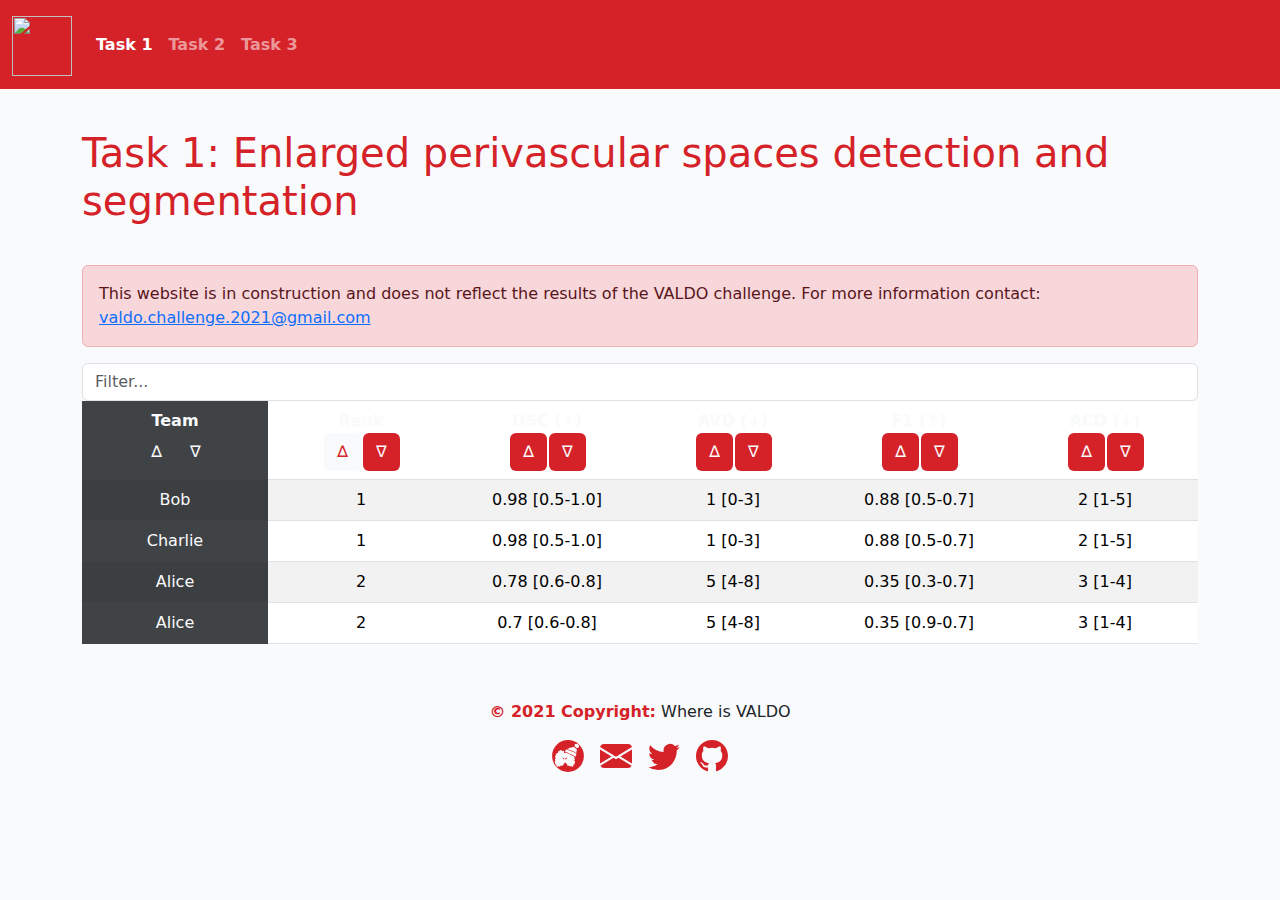
==== commit 66e7ec85: "Update leaderboard" ====
--- a/index.html
+++ b/index.html
@@ -43,7 +43,7 @@
 
             <input class="form-control" type="text" placeholder="Filter..." id="#filter">
             <div class="scrollme">
-                <table id="#table" class="table"></table>
+                <table id="#table" class="table table-striped"></table>
             </div>
         </div>
         <br>
@@ -88,29 +88,42 @@
         <script src="https://cdn.jsdelivr.net/npm/bootstrap@5.2.0/dist/js/bootstrap.bundle.min.js"></script>
 	<script>
             // ['Team', 'Rank', 'DSC (↑)', 'AVD (↓)', 'F1 (↑)', 'ACD (↓)']
-            // [{'Team': 'Alice', 'Rank': '2', 'DSC (↑)': '0.78 [0.6-0.8]', 'AVD (↓)': '5 [4-8]', 'F1 (↑)': '0.35 [0.3-0.7]', 'ACD (↓)': '3 [1-4]'}, {'Team': 'Alice', 'Rank': '2', 'DSC (↑)': '0.7 [0.6-0.8]', 'AVD (↓)': '5 [4-8]', 'F1 (↑)': '0.35 [0.9-0.7]', 'ACD (↓)': '3 [1-4]'}, {'Team': 'Bob', 'Rank': '1', 'DSC (↑)': '0.98 [0.5-1.0]', 'AVD (↓)': '1 [0-3]', 'F1 (↑)': '0.88 [0.5-0.7]', 'ACD (↓)': '2 [1-5]'}]
+            // [{'Team': 'Alice', 'Rank': '2', 'DSC (↑)': '0.78 [0.6-0.8]', 'AVD (↓)': '5 [4-8]', 'F1 (↑)': '0.35 [0.3-0.7]', 'ACD (↓)': '3 [1-4]'}, {'Team': 'Alice', 'Rank': '2', 'DSC (↑)': '0.7 [0.6-0.8]', 'AVD (↓)': '5 [4-8]', 'F1 (↑)': '0.35 [0.9-0.7]', 'ACD (↓)': '3 [1-4]'}, {'Team': 'Bob', 'Rank': '1', 'DSC (↑)': '0.98 [0.5-1.0]', 'AVD (↓)': '1 [0-3]', 'F1 (↑)': '0.88 [0.5-0.7]', 'ACD (↓)': '2 [1-5]'}, {'Team': 'Charlie', 'Rank': '1', 'DSC (↑)': '0.98 [0.5-1.0]', 'AVD (↓)': '1 [0-3]', 'F1 (↑)': '0.88 [0.5-0.7]', 'ACD (↓)': '2 [1-5]'}]
             // {'Team': true, 'Rank': true, 'DSC (↑)': false, 'AVD (↓)': true, 'F1 (↑)': false, 'ACD (↓)': true}
             let columns=['Team', 'Rank', 'DSC (↑)', 'AVD (↓)', 'F1 (↑)', 'ACD (↓)']
             let is_ascendant={'Team': true, 'Rank': true, 'DSC (↑)': false, 'AVD (↓)': true, 'F1 (↑)': false, 'ACD (↓)': true};
-            let content=[{'Team': 'Alice', 'Rank': '2', 'DSC (↑)': '0.78 [0.6-0.8]', 'AVD (↓)': '5 [4-8]', 'F1 (↑)': '0.35 [0.3-0.7]', 'ACD (↓)': '3 [1-4]'}, {'Team': 'Alice', 'Rank': '2', 'DSC (↑)': '0.7 [0.6-0.8]', 'AVD (↓)': '5 [4-8]', 'F1 (↑)': '0.35 [0.9-0.7]', 'ACD (↓)': '3 [1-4]'}, {'Team': 'Bob', 'Rank': '1', 'DSC (↑)': '0.98 [0.5-1.0]', 'AVD (↓)': '1 [0-3]', 'F1 (↑)': '0.88 [0.5-0.7]', 'ACD (↓)': '2 [1-5]'}];
+            let content=[{'Team': 'Alice', 'Rank': '2', 'DSC (↑)': '0.78 [0.6-0.8]', 'AVD (↓)': '5 [4-8]', 'F1 (↑)': '0.35 [0.3-0.7]', 'ACD (↓)': '3 [1-4]'}, {'Team': 'Alice', 'Rank': '2', 'DSC (↑)': '0.7 [0.6-0.8]', 'AVD (↓)': '5 [4-8]', 'F1 (↑)': '0.35 [0.9-0.7]', 'ACD (↓)': '3 [1-4]'}, {'Team': 'Bob', 'Rank': '1', 'DSC (↑)': '0.98 [0.5-1.0]', 'AVD (↓)': '1 [0-3]', 'F1 (↑)': '0.88 [0.5-0.7]', 'ACD (↓)': '2 [1-5]'}, {'Team': 'Charlie', 'Rank': '1', 'DSC (↑)': '0.98 [0.5-1.0]', 'AVD (↓)': '1 [0-3]', 'F1 (↑)': '0.88 [0.5-0.7]', 'ACD (↓)': '2 [1-5]'}];
 
             // Process the elements to make them comparable
-            function process(a) {
-                value = a.split("[")[0];
+            function process(c) {
+                value = c.split("[")[0];
                 if (!isNaN(parseFloat(value))){
                     return parseFloat(value);
                 }
-                return value;
+                return c;
             }
 
             // Create the sort function
             function sort_by_column(column, up) {
                 function sort_data(){
+                    console.log(JSON.stringify(content));
                     content.sort(function compare(a, b){
                             if ((up && is_ascendant[column]) || (!up && !is_ascendant[column])) {
-                                return process(a[column]) > process(b[column])
+                                if (process(a[column]) > process(b[column])){
+                                    return 1
+                                } else if (process(a[column]) === process(b[column])) {
+                                    return 0
+                                } else {
+                                    return -1
+                                }
                             } else {
-                                return process(a[column]) < process(b[column])
+                                if (process(a[column]) < process(b[column])){
+                                    return 1
+                                } else if (process(a[column]) === process(b[column])) {
+                                    return 0
+                                } else {
+                                    return -1
+                                }
                             }
                         }
                     )
